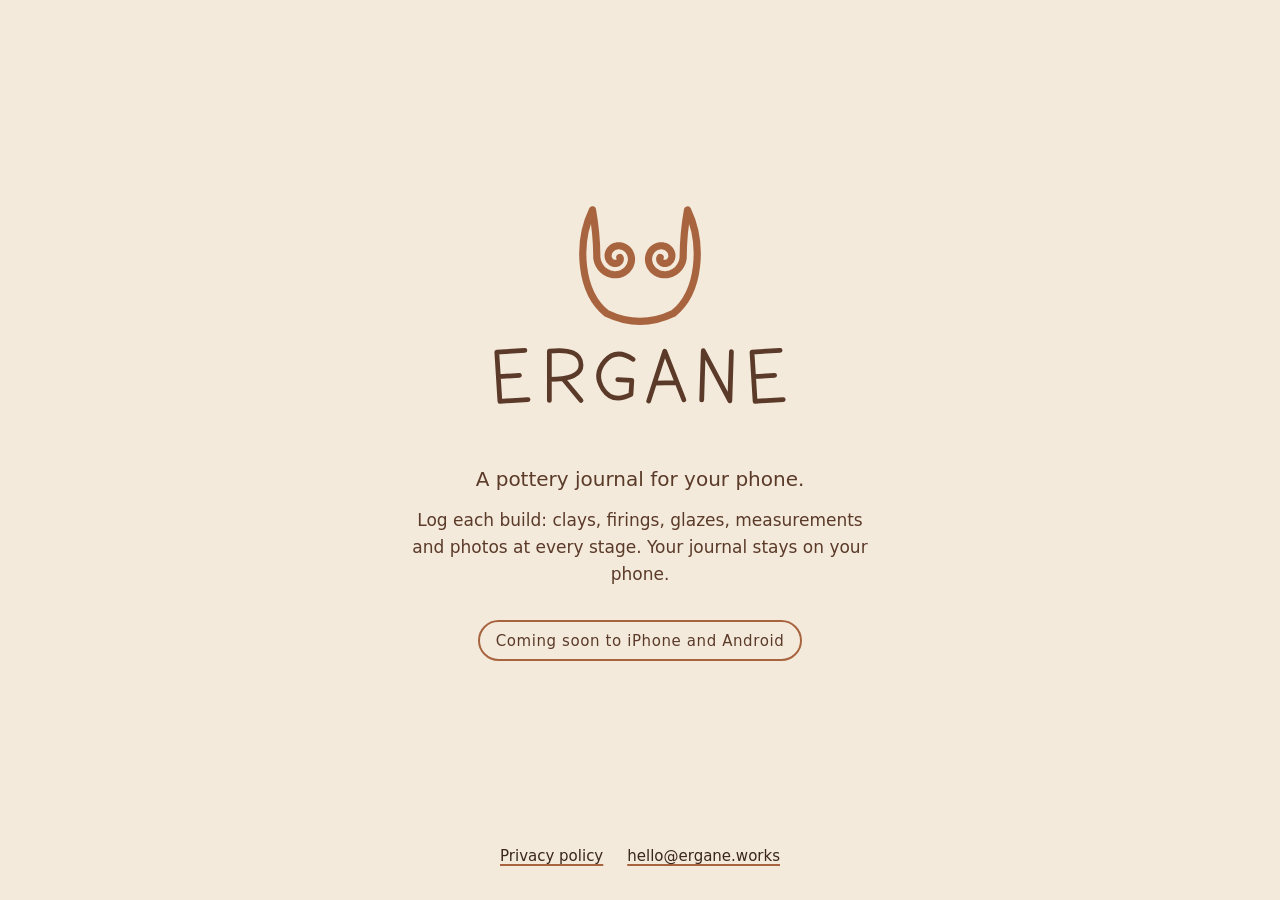
==== index.html @ 0529e25a "Add home page and privacy policy Co-Authored-By: Claude Opus 5.5 <noreply@anthropic.com>" ====
<!doctype html>
<html lang="en-GB">
<head>
  <meta charset="utf-8">
  <meta name="viewport" content="width=device-width, initial-scale=1">
  <title>Ergane | A pottery journal</title>
  <meta name="description" content="Ergane is a pottery journal for your phone. Log each build, from wet clay to the glaze firing. Your journal stays on your phone.">
  <link rel="icon" href="/assets/favicon.png">
  <link rel="stylesheet" href="/styles.css">
</head>
<body>
  <main class="hero">
    <h1>Ergane</h1>
    <picture>
      <source srcset="/assets/lockup-dark.svg" media="(prefers-color-scheme: dark)">
      <img src="/assets/lockup-light.svg" alt="Ergane: an owl drawn in one line, above the name" width="440" height="320">
    </picture>
    <p class="lead">A pottery journal for your phone.</p>
    <p class="note">Log each build: clays, firings, glazes, measurements and photos at every stage. Your journal stays on your phone.</p>
    <p class="soon">Coming soon to iPhone and Android</p>
  </main>
  <footer class="foot">
    <a href="/privacy/">Privacy policy</a>
    <a href="mailto:hello@ergane.works">hello@ergane.works</a>
  </footer>
</body>
</html>
---- styles.css ----
/* The owl's palette, from docs/brand.md in the app's repository. */
:root {
  --cream: #F3EADB;
  --warm-clay: #A8643F;
  --dark-clay: #5B3A29;
  --kiln-brown: #3A261C;

  --page: var(--cream);
  --text: var(--dark-clay);
  --strong: var(--kiln-brown);
  --line: var(--warm-clay);
  color-scheme: light dark;
}

@media (prefers-color-scheme: dark) {
  :root {
    --page: var(--kiln-brown);
    --text: var(--cream);
    --strong: var(--cream);
  }
}

* {
  box-sizing: border-box;
}

html {
  -webkit-text-size-adjust: 100%;
}

body {
  margin: 0;
  min-height: 100vh;
  display: flex;
  flex-direction: column;
  background: var(--page);
  color: var(--text);
  font-family: system-ui, -apple-system, "Segoe UI", Roboto, sans-serif;
  font-size: 1.0625rem;
  line-height: 1.6;
}

a {
  color: var(--strong);
  text-decoration: underline;
  text-decoration-color: var(--line);
  text-decoration-thickness: 2px;
  text-underline-offset: 3px;
}

a:hover {
  text-decoration-thickness: 3px;
}

a:focus-visible {
  outline: 2px solid var(--line);
  outline-offset: 3px;
  border-radius: 2px;
}

h1,
h2 {
  color: var(--strong);
  font-family: Georgia, "Times New Roman", serif;
  font-weight: 600;
  line-height: 1.25;
}

/* The home page: the owl and wordmark in the middle. */
.hero {
  flex: 1;
  display: flex;
  flex-direction: column;
  align-items: center;
  justify-content: center;
  text-align: center;
  padding: 3rem 1.25rem 2rem;
}

.hero img {
  width: min(22rem, 80vw);
  height: auto;
}

.hero h1 {
  position: absolute;
  width: 1px;
  height: 1px;
  overflow: hidden;
  clip-path: inset(50%);
}

.hero .lead {
  max-width: 30rem;
  margin: 1.5rem 0 0;
  font-size: 1.25rem;
}

.hero .note {
  max-width: 30rem;
  margin: 0.75rem 0 0;
}

.hero .soon {
  margin: 2rem 0 0;
  padding: 0.4rem 1rem;
  border: 2px solid var(--line);
  border-radius: 999px;
  font-size: 0.9375rem;
  letter-spacing: 0.04em;
}

/* Every other page: a bar with the owl, then a column of text. */
.bar {
  padding: 1rem 1.25rem;
  border-bottom: 1px solid var(--line);
}

.bar .home {
  display: inline-flex;
  align-items: center;
  gap: 0.6rem;
  color: var(--strong);
  font-family: Georgia, "Times New Roman", serif;
  font-size: 1.25rem;
  letter-spacing: 0.08em;
  text-decoration: none;
}

.page {
  flex: 1;
  width: 100%;
  max-width: 42rem;
  margin: 0 auto;
  padding: 2rem 1.25rem 3rem;
}

.page h1 {
  margin: 0;
  font-size: 2rem;
}

.page h2 {
  margin: 2.25rem 0 0.25rem;
  font-size: 1.3125rem;
}

.page p {
  margin: 0.75rem 0 0;
}

.page ul {
  margin: 0.75rem 0 0;
  padding-left: 1.25rem;
}

.page li {
  margin-top: 0.4rem;
}

.page li::marker {
  color: var(--line);
}

.page .date {
  margin-top: 0.5rem;
  font-size: 0.9375rem;
}

.foot {
  display: flex;
  flex-wrap: wrap;
  justify-content: center;
  gap: 0.5rem 1.5rem;
  padding: 1.5rem 1.25rem 2rem;
  font-size: 0.9375rem;
}
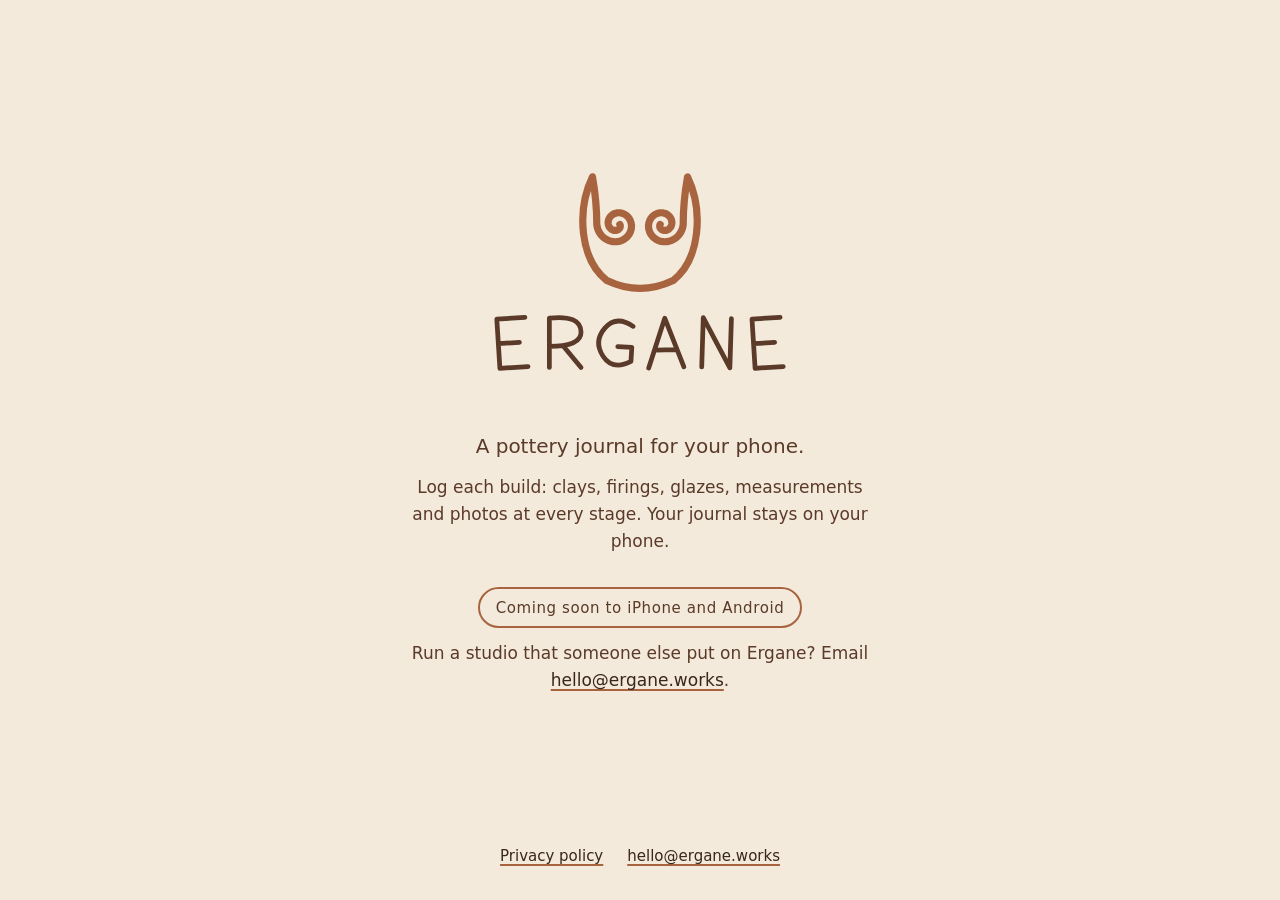
==== commit 03bb1c3f: "Studio claims: home page line and privacy policy Co-Authored-By: Claude Opus 5.5 <noreply@anthropic." ====
--- a/index.html
+++ b/index.html
@@ -18,6 +18,7 @@
     <p class="lead">A pottery journal for your phone.</p>
     <p class="note">Log each build: clays, firings, glazes, measurements and photos at every stage. Your journal stays on your phone.</p>
     <p class="soon">Coming soon to iPhone and Android</p>
+    <p class="note">Run a studio that someone else put on Ergane? Email <a href="mailto:hello@ergane.works">hello@ergane.works</a>.</p>
   </main>
   <footer class="foot">
     <a href="/privacy/">Privacy policy</a>
--- a/styles.css
+++ b/styles.css
@@ -175,3 +175,53 @@
   padding: 1.5rem 1.25rem 2rem;
   font-size: 0.9375rem;
 }
+
+/* The club join page, at /join/<handle>: the club's photo and name, with the store buttons. */
+.join {
+  text-align: center;
+}
+
+.join-photo {
+  display: block;
+  width: 8rem;
+  height: 8rem;
+  margin: 1rem auto 1.25rem;
+  border: 3px solid var(--strong);
+  border-radius: 50%;
+  object-fit: cover;
+}
+
+.join-photo-empty {
+  background: var(--line);
+}
+
+.join .join-lead {
+  font-size: 1.25rem;
+}
+
+.join .join-note {
+  margin-top: 2rem;
+}
+
+.join-buttons {
+  display: flex;
+  flex-wrap: wrap;
+  justify-content: center;
+  gap: 0.75rem;
+}
+
+.join-button {
+  display: inline-block;
+  padding: 0.5rem 1.25rem;
+  border: 2px solid var(--strong);
+  border-radius: 12px;
+  box-shadow: 3px 3px 0 var(--strong);
+  color: var(--strong);
+  font-weight: 600;
+  text-decoration: none;
+}
+
+.join-button-main {
+  background: var(--line);
+  color: var(--cream);
+}
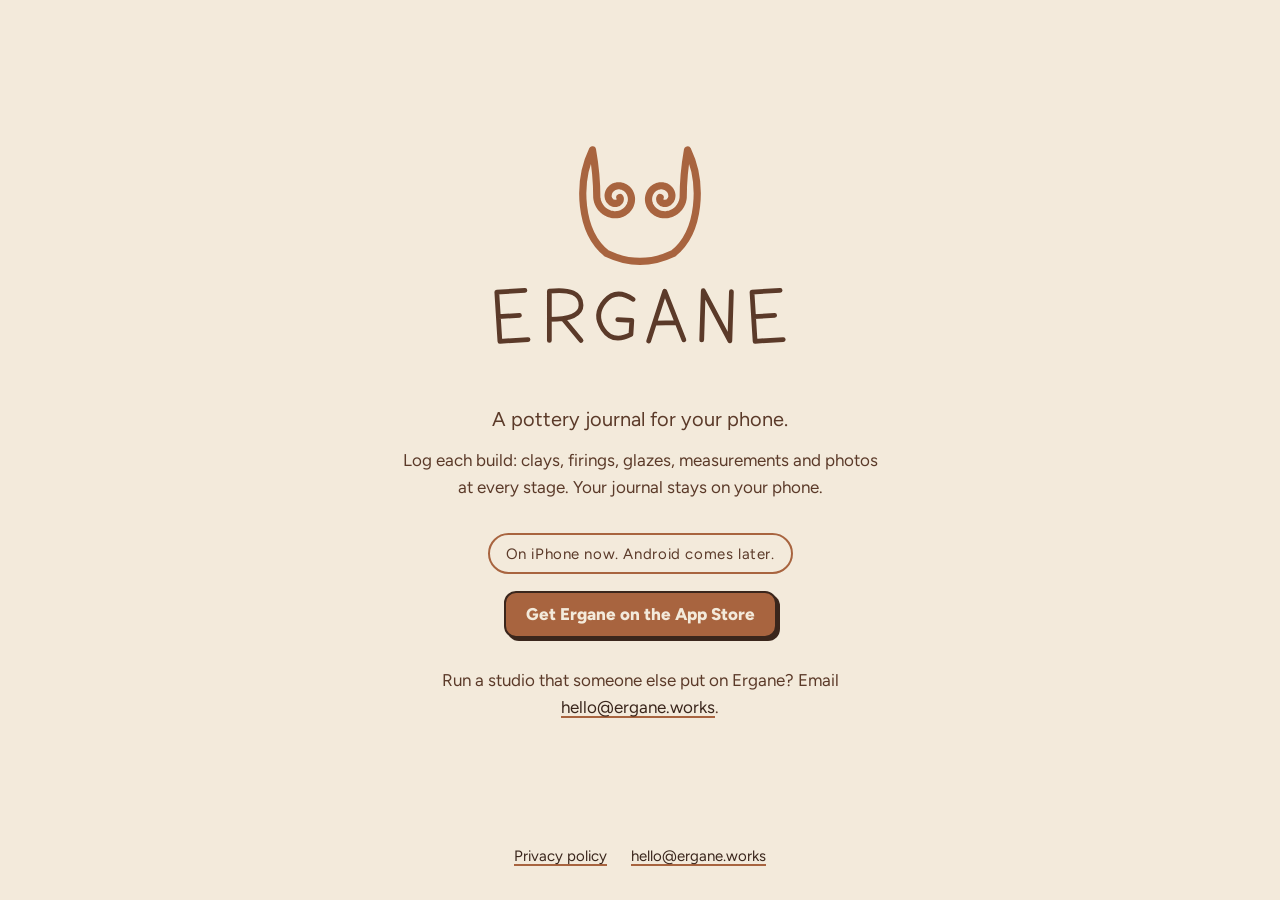
==== commit a3b76fe3: "App Store links on the join page and home page Co-Authored-By: Claude Opus 5.5 <noreply@anthropic.co" ====
--- a/index.html
+++ b/index.html
@@ -17,7 +17,8 @@
     </picture>
     <p class="lead">A pottery journal for your phone.</p>
     <p class="note">Log each build: clays, firings, glazes, measurements and photos at every stage. Your journal stays on your phone.</p>
-    <p class="soon">Coming soon to iPhone and Android</p>
+    <p class="soon">On iPhone now. Android comes later.</p>
+    <p class="join-buttons"><a class="join-button join-button-main" href="https://apps.apple.com/app/id6820437652">Get Ergane on the App Store</a></p>
     <p class="note">Run a studio that someone else put on Ergane? Email <a href="mailto:hello@ergane.works">hello@ergane.works</a>.</p>
   </main>
   <footer class="foot">
--- a/styles.css
+++ b/styles.css
@@ -1,3 +1,25 @@
+/* Figtree, the app's font, under the SIL Open Font License 1.1 in assets/fonts/OFL.txt. */
+@font-face {
+  font-family: Figtree;
+  src: url("/assets/fonts/Figtree_400Regular.ttf") format("truetype");
+  font-weight: 400;
+  font-display: swap;
+}
+
+@font-face {
+  font-family: Figtree;
+  src: url("/assets/fonts/Figtree_700Bold.ttf") format("truetype");
+  font-weight: 700;
+  font-display: swap;
+}
+
+@font-face {
+  font-family: Figtree;
+  src: url("/assets/fonts/Figtree_800ExtraBold.ttf") format("truetype");
+  font-weight: 800;
+  font-display: swap;
+}
+
 /* The owl's palette, from docs/brand.md in the app's repository. */
 :root {
   --cream: #F3EADB;
@@ -35,7 +57,7 @@
   flex-direction: column;
   background: var(--page);
   color: var(--text);
-  font-family: system-ui, -apple-system, "Segoe UI", Roboto, sans-serif;
+  font-family: Figtree, system-ui, -apple-system, "Segoe UI", Roboto, sans-serif;
   font-size: 1.0625rem;
   line-height: 1.6;
 }
@@ -61,8 +83,7 @@
 h1,
 h2 {
   color: var(--strong);
-  font-family: Georgia, "Times New Roman", serif;
-  font-weight: 600;
+  font-weight: 700;
   line-height: 1.25;
 }
 
@@ -121,10 +142,13 @@
   align-items: center;
   gap: 0.6rem;
   color: var(--strong);
-  font-family: Georgia, "Times New Roman", serif;
-  font-size: 1.25rem;
-  letter-spacing: 0.08em;
   text-decoration: none;
+}
+
+/* The wordmark, drawn in W01 like the home page's. */
+.bar .home svg {
+  width: auto;
+  height: 1.25rem;
 }
 
 .page {
@@ -138,6 +162,7 @@
 .page h1 {
   margin: 0;
   font-size: 2rem;
+  font-weight: 800;
 }
 
 .page h2 {
@@ -217,7 +242,7 @@
   border-radius: 12px;
   box-shadow: 3px 3px 0 var(--strong);
   color: var(--strong);
-  font-weight: 600;
+  font-weight: 800;
   text-decoration: none;
 }
 
